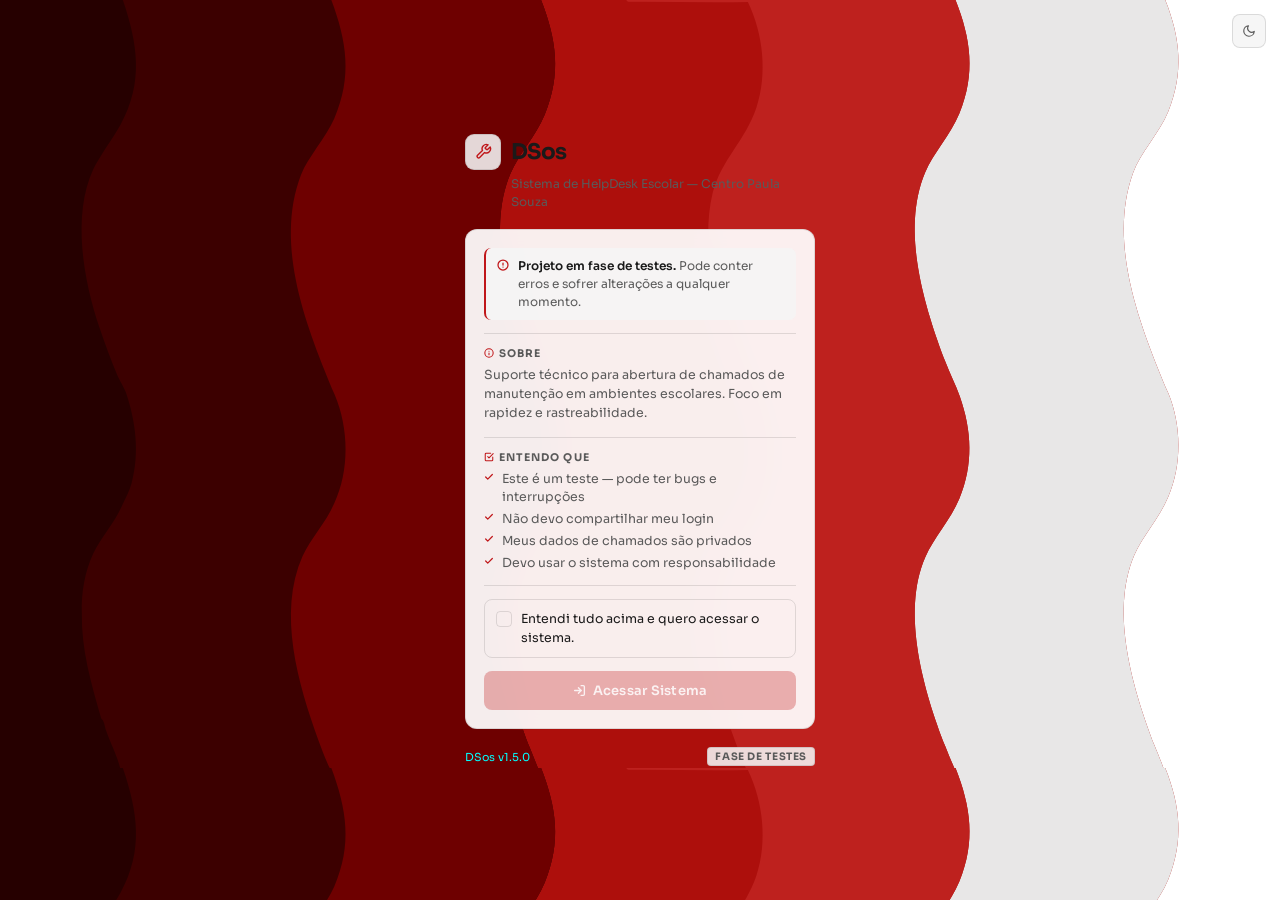
==== index.html @ d7fbd8e2 "Create index.html" ====
<!DOCTYPE html>
<html lang="pt-BR" data-theme="light">
<head>
<meta charset="UTF-8"/>
<meta name="viewport" content="width=device-width,initial-scale=1"/>
<title>DSos — HelpDesk</title>
<link href="https://fonts.googleapis.com/css2?family=Sora:wght@300;400;600;700&display=swap" rel="stylesheet"/>
<style>
*,*::before,*::after{box-sizing:border-box;margin:0;padding:0}

:root{
  --red:#c0171a;
  --text:#1a1a1a;
  --text-muted:#5a5a5a;
  --border:rgba(0,0,0,0.11);
  --card-bg:rgba(255,255,255,0.93);
  --bg2:rgba(245,245,245,0.88);
}

[data-theme="dark"]{
  --text:#e8e8e8;
  --text-muted:#909090;
  --border:rgba(255,255,255,0.1);
  --card-bg:rgba(18,18,18,0.93);
  --bg2:rgba(30,30,30,0.88);
}

html,body{
  height:100%;
  width:100%;
  overflow:hidden;
}

body{
  font-family:'Sora',sans-serif;
  color:var(--text);
  display:flex;
  align-items:center;
  justify-content:center;
  min-height:100vh;
  position:relative;
  transition:color .25s;
}

body::before{
  content:'';
  position:fixed;
  inset:0;
  background-size:cover;
  background-position:center center;
  background-repeat:no-repeat;
  z-index:0;
}


.topbar{
  position:fixed;
  top:14px;right:14px;
  z-index:20;
}
.btn-theme{
  background:var(--bg2);
  border:1px solid var(--border);
  border-radius:8px;
  width:34px;height:34px;
  display:flex;align-items:center;justify-content:center;
  cursor:pointer;
  color:var(--text-muted);
  backdrop-filter:blur(10px);
  -webkit-backdrop-filter:blur(10px);
  transition:border-color .2s,color .2s;
}
.btn-theme:hover{border-color:var(--red);color:var(--red)}

.page{
  position:relative;
  z-index:1;
  width:100%;
  max-width:390px;
  padding:0 20px;
  display:flex;
  flex-direction:column;
  gap:18px;
}

.header{display:flex;flex-direction:column;gap:5px}
.logo-row{display:flex;align-items:center;gap:10px}
.logo-icon{
  width:36px;height:36px;
  border:1px solid var(--border);
  border-radius:9px;
  background:var(--bg2);
  backdrop-filter:blur(10px);
  display:flex;align-items:center;justify-content:center;
  color:var(--red);flex-shrink:0;
}
.logo-name{font-size:1.35rem;font-weight:700;letter-spacing:-.03em;color:var(--text)}
.tagline{font-size:.75rem;color:var(--text-muted);line-height:1.5;padding-left:46px}

.card{
  background:var(--card-bg);
  border:1px solid var(--border);
  border-radius:12px;
  padding:18px;
  display:flex;
  flex-direction:column;
  gap:13px;
  backdrop-filter:blur(14px);
  -webkit-backdrop-filter:blur(14px);
}

.notice{
  display:flex;gap:9px;align-items:flex-start;
  padding:9px 11px;
  background:var(--bg2);
  border-radius:7px;
  border-left:2px solid var(--red);
}
.notice svg{flex-shrink:0;margin-top:2px;color:var(--red)}
.notice p{font-size:.75rem;color:var(--text-muted);line-height:1.5}
.notice strong{color:var(--text);font-weight:600}

.divider{height:1px;background:var(--border)}

.section{display:flex;flex-direction:column;gap:6px}
.section-label{
  font-size:.66rem;font-weight:700;
  text-transform:uppercase;letter-spacing:.1em;
  color:var(--text-muted);
  display:flex;align-items:center;gap:5px;
}
.section-label svg{color:var(--red)}
.section-body{font-size:.78rem;color:var(--text-muted);line-height:1.55}

.list{display:flex;flex-direction:column;gap:4px}
.list-item{
  display:flex;gap:8px;align-items:flex-start;
  font-size:.78rem;color:var(--text-muted);line-height:1.45;
}
.list-item svg{flex-shrink:0;margin-top:2px;color:var(--red)}

.consent{
  display:flex;align-items:flex-start;gap:9px;
  padding:10px 11px;
  border:1px solid var(--border);
  border-radius:8px;
  cursor:pointer;
  transition:border-color .2s,background .2s;
}
.consent:hover{border-color:var(--red)}
.consent.checked{border-color:var(--red);background:rgba(192,23,26,.05)}
.checkbox{
  width:16px;height:16px;flex-shrink:0;margin-top:1px;
  border:1.5px solid var(--border);border-radius:4px;
  display:flex;align-items:center;justify-content:center;
  transition:all .15s;
}
.consent.checked .checkbox{background:var(--red);border-color:var(--red)}
.consent-label{font-size:.78rem;color:var(--text);line-height:1.5;user-select:none}

.btn-access{
  width:100%;padding:11px;
  background:var(--red);
  color:white;border:none;border-radius:8px;
  font-family:inherit;font-size:.81rem;font-weight:600;
  cursor:pointer;
  display:flex;align-items:center;justify-content:center;gap:7px;
  letter-spacing:.02em;
  transition:opacity .2s,transform .1s;
}
.btn-access:disabled{opacity:.3;cursor:not-allowed}
.btn-access:not(:disabled):hover{opacity:.88}
.btn-access:not(:disabled):active{transform:scale(.99)}

.footer{
  display:flex;justify-content:space-between;align-items:center;
  font-size:.69rem;color:var(--text-muted);
}
.version{
  background:var(--bg2);
  border:1px solid var(--border);
  border-radius:4px;
  padding:2px 7px;
  font-size:.64rem;font-weight:700;
  letter-spacing:.06em;
  backdrop-filter:blur(10px);
}

/* Telas muito baixas */
@media(max-height:620px){
  .page{gap:12px}
  .card{gap:9px;padding:14px}
  .tagline{display:none}
}
@media(max-height:500px){
  .divider{display:none}
  .section:first-of-type{display:none}
  .card{gap:7px;padding:12px}
  .footer{display:none}
}
</style>
</head>
<body>

<div class="topbar">
  <button class="btn-theme" id="btn-theme" title="Alternar tema">
    <svg id="theme-ico" width="14" height="14" viewBox="0 0 24 24" fill="none" stroke="currentColor" stroke-width="2" stroke-linecap="round" stroke-linejoin="round">
      <path d="M21 12.79A9 9 0 1 1 11.21 3 7 7 0 0 0 21 12.79z"/>
    </svg>
  </button>
</div>

<div class="page">

  <div class="header">
    <div class="logo-row">
      <div class="logo-icon">
        <svg width="17" height="17" viewBox="0 0 24 24" fill="none" stroke="currentColor" stroke-width="2" stroke-linecap="round" stroke-linejoin="round">
          <path d="M14.7 6.3a1 1 0 0 0 0 1.4l1.6 1.6a1 1 0 0 0 1.4 0l3.77-3.77a6 6 0 0 1-7.94 7.94l-6.91 6.91a2.12 2.12 0 0 1-3-3l6.91-6.91a6 6 0 0 1 7.94-7.94l-3.76 3.76z"/>
        </svg>
      </div>
      <span class="logo-name">DSos</span>
    </div>
    <p class="tagline">Sistema de HelpDesk Escolar — Centro Paula Souza</p>
  </div>

  <div class="card">

    <div class="notice">
      <svg width="12" height="12" viewBox="0 0 24 24" fill="none" stroke="currentColor" stroke-width="2.5" stroke-linecap="round" stroke-linejoin="round">
        <circle cx="12" cy="12" r="10"/><line x1="12" y1="8" x2="12" y2="12"/><line x1="12" y1="16" x2="12.01" y2="16"/>
      </svg>
      <p><strong>Projeto em fase de testes.</strong> Pode conter erros e sofrer alterações a qualquer momento.</p>
    </div>

    <div class="divider"></div>

    <div class="section">
      <div class="section-label">
        <svg width="10" height="10" viewBox="0 0 24 24" fill="none" stroke="currentColor" stroke-width="2.5" stroke-linecap="round" stroke-linejoin="round">
          <circle cx="12" cy="12" r="10"/><line x1="12" y1="16" x2="12" y2="12"/><line x1="12" y1="8" x2="12.01" y2="8"/>
        </svg>
        Sobre
      </div>
      <p class="section-body">Suporte técnico para abertura de chamados de manutenção em ambientes escolares. Foco em rapidez e rastreabilidade.</p>
    </div>

    <div class="divider"></div>

    <div class="section">
      <div class="section-label">
        <svg width="10" height="10" viewBox="0 0 24 24" fill="none" stroke="currentColor" stroke-width="2.5" stroke-linecap="round" stroke-linejoin="round">
          <polyline points="9 11 12 14 22 4"/><path d="M21 12v7a2 2 0 0 1-2 2H5a2 2 0 0 1-2-2V5a2 2 0 0 1 2-2h11"/>
        </svg>
        Entendo que
      </div>
      <div class="list">
        <div class="list-item">
          <svg width="10" height="10" viewBox="0 0 24 24" fill="none" stroke="currentColor" stroke-width="3" stroke-linecap="round" stroke-linejoin="round"><polyline points="20 6 9 17 4 12"/></svg>
          Este é um teste — pode ter bugs e interrupções
        </div>
        <div class="list-item">
          <svg width="10" height="10" viewBox="0 0 24 24" fill="none" stroke="currentColor" stroke-width="3" stroke-linecap="round" stroke-linejoin="round"><polyline points="20 6 9 17 4 12"/></svg>
          Não devo compartilhar meu login
        </div>
        <div class="list-item">
          <svg width="10" height="10" viewBox="0 0 24 24" fill="none" stroke="currentColor" stroke-width="3" stroke-linecap="round" stroke-linejoin="round"><polyline points="20 6 9 17 4 12"/></svg>
          Meus dados de chamados são privados
        </div>
        <div class="list-item">
          <svg width="10" height="10" viewBox="0 0 24 24" fill="none" stroke="currentColor" stroke-width="3" stroke-linecap="round" stroke-linejoin="round"><polyline points="20 6 9 17 4 12"/></svg>
          Devo usar o sistema com responsabilidade
        </div>
      </div>
    </div>

    <div class="divider"></div>

    <div class="consent" id="consent-box" onclick="toggleConsent()">
      <div class="checkbox" id="chk">
        <svg id="chk-ico" width="10" height="10" viewBox="0 0 24 24" fill="none" stroke="white" stroke-width="3.5" stroke-linecap="round" stroke-linejoin="round" style="display:none">
          <polyline points="20 6 9 17 4 12"/>
        </svg>
      </div>
      <span class="consent-label">Entendi tudo acima e quero acessar o sistema.</span>
    </div>

    <button class="btn-access" id="btn-access" disabled onclick="acessar()">
      <svg width="13" height="13" viewBox="0 0 24 24" fill="none" stroke="currentColor" stroke-width="2.5" stroke-linecap="round" stroke-linejoin="round">
        <path d="M15 3h4a2 2 0 0 1 2 2v14a2 2 0 0 1-2 2h-4"/>
        <polyline points="10 17 15 12 10 7"/>
        <line x1="15" y1="12" x2="3" y2="12"/>
      </svg>
      Acessar Sistema
    </button>

  </div>

  <div class="footer">
    <span style="color: aqua;">DSos v1.5.0</span>
    <span class="version">FASE DE TESTES</span>
  </div>

</div>

<script>
  // ── PATHS DE BACKGROUND ──
  const BGPATH = {
    light: './images/BG.svg',
    dark: './images/BG_dark_mode.svg'
  };

  // ── APLICAR BG BASEADO NO TEMA ──
  function applyBgTheme() {
    const html = document.documentElement;
    const isDark = html.dataset.theme === 'dark';
    document.body.style.backgroundImage = `url('${isDark ? BGPATH.dark : BGPATH.light}')`;
  }

  // ── INICIALIZAR TEMA AO CARREGAR ──
  const saved = localStorage.getItem('dsos_tema_login');
  if (saved === 'dark') {
    document.documentElement.dataset.theme = 'dark';
    updateIcon(true);
  }
  applyBgTheme();

  // ── CONSENT ──
  let checked = false;

  function toggleConsent() {
    checked = !checked;
    document.getElementById('consent-box').classList.toggle('checked', checked);
    document.getElementById('chk-ico').style.display = checked ? 'block' : 'none';
    document.getElementById('btn-access').disabled = !checked;
  }

  function acessar() {
    if (!checked) return;
    window.location.href = './html/login.html';
  }

  // ── ALTERNAR TEMA ──
  document.getElementById('btn-theme').addEventListener('click', () => {
    const html = document.documentElement;
    const dark = html.dataset.theme === 'dark';
    html.dataset.theme = dark ? 'light' : 'dark';
    localStorage.setItem('dsos_tema_login', html.dataset.theme);
    updateIcon(!dark);
    applyBgTheme();
  });

  // ── ATUALIZAR ÍCONE (SOL/LUA) ──
  function updateIcon(isDark) {
    document.getElementById('theme-ico').innerHTML = isDark
      ? `<circle cx="12" cy="12" r="5"/><line x1="12" y1="1" x2="12" y2="3"/><line x1="12" y1="21" x2="12" y2="23"/><line x1="4.22" y1="4.22" x2="5.64" y2="5.64"/><line x1="18.36" y1="18.36" x2="19.78" y2="19.78"/><line x1="1" y1="12" x2="3" y2="12"/><line x1="21" y1="12" x2="23" y2="12"/><line x1="4.22" y1="19.78" x2="5.64" y2="18.36"/><line x1="18.36" y1="5.64" x2="19.78" y2="4.22"/>`
      : `<path d="M21 12.79A9 9 0 1 1 11.21 3 7 7 0 0 0 21 12.79z"/>`;
  }
</script>

</body>
</html>
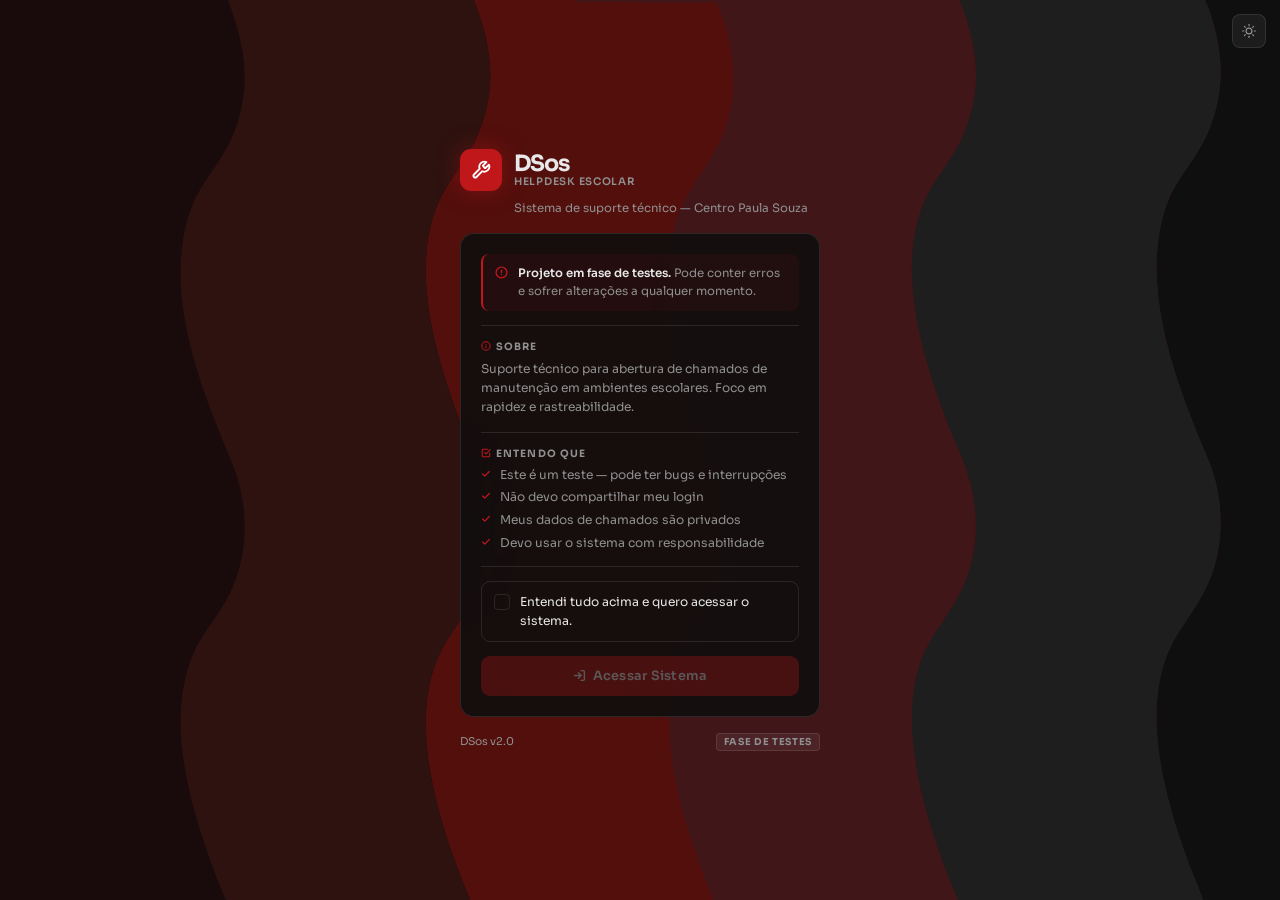
==== commit f7d143da: "feat: refatora index e estilos globais, adiciona módulo dsos-ui.js Co-Authored-By: Claude Sonnet 4.6" ====
--- a/index.html
+++ b/index.html
@@ -1,234 +1,259 @@
 <!DOCTYPE html>
-<html lang="pt-BR" data-theme="light">
+<html lang="pt-BR" data-theme="dark">
 <head>
-<meta charset="UTF-8"/>
-<meta name="viewport" content="width=device-width,initial-scale=1"/>
-<title>DSos — HelpDesk</title>
-<link href="https://fonts.googleapis.com/css2?family=Sora:wght@300;400;600;700&display=swap" rel="stylesheet"/>
-<style>
-*,*::before,*::after{box-sizing:border-box;margin:0;padding:0}
-
-:root{
-  --red:#c0171a;
-  --text:#1a1a1a;
-  --text-muted:#5a5a5a;
-  --border:rgba(0,0,0,0.11);
-  --card-bg:rgba(255,255,255,0.93);
-  --bg2:rgba(245,245,245,0.88);
-}
-
-[data-theme="dark"]{
-  --text:#e8e8e8;
-  --text-muted:#909090;
-  --border:rgba(255,255,255,0.1);
-  --card-bg:rgba(18,18,18,0.93);
-  --bg2:rgba(30,30,30,0.88);
-}
-
-html,body{
-  height:100%;
-  width:100%;
-  overflow:hidden;
-}
-
-body{
-  font-family:'Sora',sans-serif;
-  color:var(--text);
-  display:flex;
-  align-items:center;
-  justify-content:center;
-  min-height:100vh;
-  position:relative;
-  transition:color .25s;
-}
-
-body::before{
-  content:'';
-  position:fixed;
-  inset:0;
-  background-size:cover;
-  background-position:center center;
-  background-repeat:no-repeat;
-  z-index:0;
-}
-
-
-.topbar{
-  position:fixed;
-  top:14px;right:14px;
-  z-index:20;
-}
-.btn-theme{
-  background:var(--bg2);
-  border:1px solid var(--border);
-  border-radius:8px;
-  width:34px;height:34px;
-  display:flex;align-items:center;justify-content:center;
-  cursor:pointer;
-  color:var(--text-muted);
-  backdrop-filter:blur(10px);
-  -webkit-backdrop-filter:blur(10px);
-  transition:border-color .2s,color .2s;
-}
-.btn-theme:hover{border-color:var(--red);color:var(--red)}
-
-.page{
-  position:relative;
-  z-index:1;
-  width:100%;
-  max-width:390px;
-  padding:0 20px;
-  display:flex;
-  flex-direction:column;
-  gap:18px;
-}
-
-.header{display:flex;flex-direction:column;gap:5px}
-.logo-row{display:flex;align-items:center;gap:10px}
-.logo-icon{
-  width:36px;height:36px;
-  border:1px solid var(--border);
-  border-radius:9px;
-  background:var(--bg2);
-  backdrop-filter:blur(10px);
-  display:flex;align-items:center;justify-content:center;
-  color:var(--red);flex-shrink:0;
-}
-.logo-name{font-size:1.35rem;font-weight:700;letter-spacing:-.03em;color:var(--text)}
-.tagline{font-size:.75rem;color:var(--text-muted);line-height:1.5;padding-left:46px}
-
-.card{
-  background:var(--card-bg);
-  border:1px solid var(--border);
-  border-radius:12px;
-  padding:18px;
-  display:flex;
-  flex-direction:column;
-  gap:13px;
-  backdrop-filter:blur(14px);
-  -webkit-backdrop-filter:blur(14px);
-}
-
-.notice{
-  display:flex;gap:9px;align-items:flex-start;
-  padding:9px 11px;
-  background:var(--bg2);
-  border-radius:7px;
-  border-left:2px solid var(--red);
-}
-.notice svg{flex-shrink:0;margin-top:2px;color:var(--red)}
-.notice p{font-size:.75rem;color:var(--text-muted);line-height:1.5}
-.notice strong{color:var(--text);font-weight:600}
-
-.divider{height:1px;background:var(--border)}
-
-.section{display:flex;flex-direction:column;gap:6px}
-.section-label{
-  font-size:.66rem;font-weight:700;
-  text-transform:uppercase;letter-spacing:.1em;
-  color:var(--text-muted);
-  display:flex;align-items:center;gap:5px;
-}
-.section-label svg{color:var(--red)}
-.section-body{font-size:.78rem;color:var(--text-muted);line-height:1.55}
-
-.list{display:flex;flex-direction:column;gap:4px}
-.list-item{
-  display:flex;gap:8px;align-items:flex-start;
-  font-size:.78rem;color:var(--text-muted);line-height:1.45;
-}
-.list-item svg{flex-shrink:0;margin-top:2px;color:var(--red)}
-
-.consent{
-  display:flex;align-items:flex-start;gap:9px;
-  padding:10px 11px;
-  border:1px solid var(--border);
-  border-radius:8px;
-  cursor:pointer;
-  transition:border-color .2s,background .2s;
-}
-.consent:hover{border-color:var(--red)}
-.consent.checked{border-color:var(--red);background:rgba(192,23,26,.05)}
-.checkbox{
-  width:16px;height:16px;flex-shrink:0;margin-top:1px;
-  border:1.5px solid var(--border);border-radius:4px;
-  display:flex;align-items:center;justify-content:center;
-  transition:all .15s;
-}
-.consent.checked .checkbox{background:var(--red);border-color:var(--red)}
-.consent-label{font-size:.78rem;color:var(--text);line-height:1.5;user-select:none}
-
-.btn-access{
-  width:100%;padding:11px;
-  background:var(--red);
-  color:white;border:none;border-radius:8px;
-  font-family:inherit;font-size:.81rem;font-weight:600;
-  cursor:pointer;
-  display:flex;align-items:center;justify-content:center;gap:7px;
-  letter-spacing:.02em;
-  transition:opacity .2s,transform .1s;
-}
-.btn-access:disabled{opacity:.3;cursor:not-allowed}
-.btn-access:not(:disabled):hover{opacity:.88}
-.btn-access:not(:disabled):active{transform:scale(.99)}
-
-.footer{
-  display:flex;justify-content:space-between;align-items:center;
-  font-size:.69rem;color:var(--text-muted);
-}
-.version{
-  background:var(--bg2);
-  border:1px solid var(--border);
-  border-radius:4px;
-  padding:2px 7px;
-  font-size:.64rem;font-weight:700;
-  letter-spacing:.06em;
-  backdrop-filter:blur(10px);
-}
-
-/* Telas muito baixas */
-@media(max-height:620px){
-  .page{gap:12px}
-  .card{gap:9px;padding:14px}
-  .tagline{display:none}
-}
-@media(max-height:500px){
-  .divider{display:none}
-  .section:first-of-type{display:none}
-  .card{gap:7px;padding:12px}
-  .footer{display:none}
-}
-</style>
+  <meta charset="UTF-8" />
+  <meta name="viewport" content="width=device-width, initial-scale=1.0" />
+  <title>DSos — HelpDesk</title>
+  <link rel="shortcut icon" href="./images/favicon.ico" />
+  <link rel="preconnect" href="https://fonts.googleapis.com" />
+  <link href="https://fonts.googleapis.com/css2?family=Sora:wght@300;400;600;700&display=swap" rel="stylesheet" />
+  <link rel="stylesheet" href="./css/base.css" />
+  <style>
+    :root {
+      --red: #c0171a;
+      --text: #e8e8e8;
+      --text-muted: #909090;
+      --border: rgba(255,255,255,0.1);
+      --card-bg: rgba(14,14,14,0.88);
+      --bg2: rgba(255,255,255,0.06);
+      --input-bg: rgba(255,255,255,0.04);
+    }
+    [data-theme="light"] {
+      --text: #1a1a1a;
+      --text-muted: #5a5a5a;
+      --border: rgba(0,0,0,0.11);
+      --card-bg: rgba(255,255,255,0.9);
+      --bg2: rgba(0,0,0,0.04);
+      --input-bg: rgba(0,0,0,0.03);
+    }
+
+    html, body { height: 100%; width: 100%; overflow: hidden; }
+
+    body {
+      font-family: 'Sora', sans-serif;
+      color: var(--text);
+      display: flex;
+      align-items: center;
+      justify-content: center;
+      min-height: 100vh;
+      transition: color .25s;
+    }
+
+    /* ── Botão de tema ── */
+    .btn-tema {
+      position: fixed;
+      top: 14px; right: 14px;
+      z-index: 20;
+      background: var(--bg2);
+      border: 1px solid var(--border);
+      border-radius: 8px;
+      width: 34px; height: 34px;
+      display: flex; align-items: center; justify-content: center;
+      cursor: pointer;
+      color: var(--text-muted);
+      backdrop-filter: blur(10px);
+      -webkit-backdrop-filter: blur(10px);
+      transition: border-color .2s, color .2s;
+    }
+    .btn-tema:hover { border-color: var(--red); color: var(--red); }
+
+    /* ── Layout principal ── */
+    .page {
+      position: relative;
+      z-index: 1;
+      width: 100%;
+      max-width: 400px;
+      padding: 0 20px;
+      display: flex;
+      flex-direction: column;
+      gap: 16px;
+      animation: cardIn .45s cubic-bezier(.22,1,.36,1);
+    }
+
+    /* ── Header ── */
+    .header { display: flex; flex-direction: column; gap: 8px; }
+
+    .logo-row { display: flex; align-items: center; gap: 12px; }
+
+    .logo-icon {
+      width: 42px; height: 42px;
+      border-radius: 11px;
+      background: var(--red);
+      display: flex; align-items: center; justify-content: center;
+      flex-shrink: 0;
+      box-shadow: 0 0 24px rgba(192,23,26,.4);
+    }
+
+    .logo-title { display: flex; flex-direction: column; gap: 1px; }
+    .logo-name {
+      font-size: 1.4rem; font-weight: 700;
+      letter-spacing: -.04em;
+      color: var(--text);
+      line-height: 1;
+    }
+    .logo-sub {
+      font-size: .65rem; font-weight: 600;
+      color: var(--text-muted);
+      letter-spacing: .07em;
+      text-transform: uppercase;
+    }
+
+    .tagline {
+      font-size: .73rem;
+      color: var(--text-muted);
+      line-height: 1.55;
+      padding-left: 54px;
+    }
+
+    /* ── Card ── */
+    .card {
+      background: var(--card-bg);
+      border: 1px solid var(--border);
+      border-radius: 14px;
+      padding: 20px;
+      display: flex;
+      flex-direction: column;
+      gap: 14px;
+      backdrop-filter: blur(20px);
+      -webkit-backdrop-filter: blur(20px);
+    }
+
+    /* ── Aviso beta ── */
+    .notice {
+      display: flex; gap: 10px; align-items: flex-start;
+      padding: 10px 12px;
+      background: rgba(192,23,26,.08);
+      border-radius: 8px;
+      border-left: 2.5px solid var(--red);
+    }
+    .notice svg { flex-shrink: 0; margin-top: 2px; color: var(--red); }
+    .notice p { font-size: .73rem; color: var(--text-muted); line-height: 1.55; }
+    .notice strong { color: var(--text); font-weight: 600; }
+
+    .divider { height: 1px; background: var(--border); }
+
+    /* ── Seções de info ── */
+    .section { display: flex; flex-direction: column; gap: 7px; }
+
+    .section-label {
+      font-size: .63rem; font-weight: 700;
+      text-transform: uppercase; letter-spacing: .11em;
+      color: var(--text-muted);
+      display: flex; align-items: center; gap: 5px;
+    }
+    .section-label svg { color: var(--red); }
+
+    .section-body {
+      font-size: .76rem;
+      color: var(--text-muted);
+      line-height: 1.6;
+    }
+
+    .list { display: flex; flex-direction: column; gap: 5px; }
+    .list-item {
+      display: flex; gap: 9px; align-items: flex-start;
+      font-size: .76rem; color: var(--text-muted); line-height: 1.45;
+    }
+    .list-item svg { flex-shrink: 0; margin-top: 2px; color: var(--red); }
+
+    /* ── Consent ── */
+    .consent {
+      display: flex; align-items: flex-start; gap: 10px;
+      padding: 11px 12px;
+      border: 1px solid var(--border);
+      border-radius: 9px;
+      cursor: pointer;
+      transition: border-color .2s, background .2s;
+    }
+    .consent:hover { border-color: rgba(192,23,26,.5); }
+    .consent.checked { border-color: var(--red); background: rgba(192,23,26,.06); }
+
+    .checkbox {
+      width: 16px; height: 16px; flex-shrink: 0; margin-top: 1px;
+      border: 1.5px solid var(--border); border-radius: 4px;
+      display: flex; align-items: center; justify-content: center;
+      transition: all .15s;
+    }
+    .consent.checked .checkbox { background: var(--red); border-color: var(--red); }
+    .consent-label { font-size: .76rem; color: var(--text); line-height: 1.5; user-select: none; }
+
+    /* ── Botão de acesso ── */
+    .btn-access {
+      width: 100%; padding: 12px;
+      background: var(--red);
+      color: white; border: none; border-radius: 9px;
+      font-family: inherit; font-size: .8rem; font-weight: 600;
+      cursor: pointer;
+      display: flex; align-items: center; justify-content: center; gap: 7px;
+      letter-spacing: .02em;
+      transition: opacity .2s, transform .1s, box-shadow .2s;
+      box-shadow: 0 4px 20px rgba(192,23,26,.3);
+    }
+    .btn-access:disabled { opacity: .3; cursor: not-allowed; box-shadow: none; }
+    .btn-access:not(:disabled):hover { opacity: .88; box-shadow: 0 6px 28px rgba(192,23,26,.45); }
+    .btn-access:not(:disabled):active { transform: scale(.99); }
+
+    /* ── Rodapé ── */
+    .footer {
+      display: flex; justify-content: space-between; align-items: center;
+      font-size: .67rem; color: var(--text-muted);
+    }
+    .badge {
+      background: var(--bg2);
+      border: 1px solid var(--border);
+      border-radius: 4px;
+      padding: 2px 7px;
+      font-size: .6rem; font-weight: 700;
+      letter-spacing: .07em;
+      text-transform: uppercase;
+    }
+
+    /* ── Responsividade vertical ── */
+    @media (max-height: 620px) {
+      .page { gap: 10px; }
+      .card { gap: 10px; padding: 15px; }
+      .tagline { display: none; }
+    }
+    @media (max-height: 500px) {
+      .divider, .section:first-of-type, .footer { display: none; }
+      .card { gap: 8px; padding: 13px; }
+    }
+  </style>
 </head>
 <body>
 
-<div class="topbar">
-  <button class="btn-theme" id="btn-theme" title="Alternar tema">
-    <svg id="theme-ico" width="14" height="14" viewBox="0 0 24 24" fill="none" stroke="currentColor" stroke-width="2" stroke-linecap="round" stroke-linejoin="round">
-      <path d="M21 12.79A9 9 0 1 1 11.21 3 7 7 0 0 0 21 12.79z"/>
-    </svg>
-  </button>
-</div>
+<div class="bg"></div>
+
+<button class="btn-tema" id="btn-tema" title="Alternar tema">
+  <svg id="ico-tema" width="14" height="14" viewBox="0 0 24 24" fill="none" stroke="currentColor" stroke-width="2" stroke-linecap="round" stroke-linejoin="round">
+    <path d="M21 12.79A9 9 0 1 1 11.21 3 7 7 0 0 0 21 12.79z"/>
+  </svg>
+</button>
 
 <div class="page">
 
   <div class="header">
     <div class="logo-row">
       <div class="logo-icon">
-        <svg width="17" height="17" viewBox="0 0 24 24" fill="none" stroke="currentColor" stroke-width="2" stroke-linecap="round" stroke-linejoin="round">
+        <svg width="20" height="20" viewBox="0 0 24 24" fill="none" stroke="white" stroke-width="2.2" stroke-linecap="round" stroke-linejoin="round">
           <path d="M14.7 6.3a1 1 0 0 0 0 1.4l1.6 1.6a1 1 0 0 0 1.4 0l3.77-3.77a6 6 0 0 1-7.94 7.94l-6.91 6.91a2.12 2.12 0 0 1-3-3l6.91-6.91a6 6 0 0 1 7.94-7.94l-3.76 3.76z"/>
         </svg>
       </div>
-      <span class="logo-name">DSos</span>
-    </div>
-    <p class="tagline">Sistema de HelpDesk Escolar — Centro Paula Souza</p>
+      <div class="logo-title">
+        <span class="logo-name">DSos</span>
+        <span class="logo-sub">HelpDesk Escolar</span>
+      </div>
+    </div>
+    <p class="tagline">Sistema de suporte técnico — Centro Paula Souza</p>
   </div>
 
   <div class="card">
 
     <div class="notice">
-      <svg width="12" height="12" viewBox="0 0 24 24" fill="none" stroke="currentColor" stroke-width="2.5" stroke-linecap="round" stroke-linejoin="round">
-        <circle cx="12" cy="12" r="10"/><line x1="12" y1="8" x2="12" y2="12"/><line x1="12" y1="16" x2="12.01" y2="16"/>
+      <svg width="13" height="13" viewBox="0 0 24 24" fill="none" stroke="currentColor" stroke-width="2.5" stroke-linecap="round" stroke-linejoin="round">
+        <circle cx="12" cy="12" r="10"/>
+        <line x1="12" y1="8" x2="12" y2="12"/>
+        <line x1="12" y1="16" x2="12.01" y2="16"/>
       </svg>
       <p><strong>Projeto em fase de testes.</strong> Pode conter erros e sofrer alterações a qualquer momento.</p>
     </div>
@@ -238,7 +263,9 @@
     <div class="section">
       <div class="section-label">
         <svg width="10" height="10" viewBox="0 0 24 24" fill="none" stroke="currentColor" stroke-width="2.5" stroke-linecap="round" stroke-linejoin="round">
-          <circle cx="12" cy="12" r="10"/><line x1="12" y1="16" x2="12" y2="12"/><line x1="12" y1="8" x2="12.01" y2="8"/>
+          <circle cx="12" cy="12" r="10"/>
+          <line x1="12" y1="16" x2="12" y2="12"/>
+          <line x1="12" y1="8" x2="12.01" y2="8"/>
         </svg>
         Sobre
       </div>
@@ -250,7 +277,8 @@
     <div class="section">
       <div class="section-label">
         <svg width="10" height="10" viewBox="0 0 24 24" fill="none" stroke="currentColor" stroke-width="2.5" stroke-linecap="round" stroke-linejoin="round">
-          <polyline points="9 11 12 14 22 4"/><path d="M21 12v7a2 2 0 0 1-2 2H5a2 2 0 0 1-2-2V5a2 2 0 0 1 2-2h11"/>
+          <polyline points="9 11 12 14 22 4"/>
+          <path d="M21 12v7a2 2 0 0 1-2 2H5a2 2 0 0 1-2-2V5a2 2 0 0 1 2-2h11"/>
         </svg>
         Entendo que
       </div>
@@ -297,35 +325,33 @@
   </div>
 
   <div class="footer">
-    <span style="color: aqua;">DSos v1.5.0</span>
-    <span class="version">FASE DE TESTES</span>
+    <span>DSos v2.0</span>
+    <span class="badge">Fase de Testes</span>
   </div>
 
 </div>
 
 <script>
-  // ── PATHS DE BACKGROUND ──
-  const BGPATH = {
-    light: './images/BG.svg',
-    dark: './images/BG_dark_mode.svg'
-  };
-
-  // ── APLICAR BG BASEADO NO TEMA ──
-  function applyBgTheme() {
-    const html = document.documentElement;
-    const isDark = html.dataset.theme === 'dark';
-    document.body.style.backgroundImage = `url('${isDark ? BGPATH.dark : BGPATH.light}')`;
+  // ── Tema ──
+  const html = document.documentElement;
+  const saved = localStorage.getItem('dsos_tema_login');
+  if (saved) html.dataset.theme = saved;
+  updateIcon(html.dataset.theme === 'dark');
+
+  document.getElementById('btn-tema').addEventListener('click', () => {
+    const dark = html.dataset.theme === 'dark';
+    html.dataset.theme = dark ? 'light' : 'dark';
+    localStorage.setItem('dsos_tema_login', html.dataset.theme);
+    updateIcon(!dark);
+  });
+
+  function updateIcon(isDark) {
+    document.getElementById('ico-tema').innerHTML = isDark
+      ? `<circle cx="12" cy="12" r="5"/><line x1="12" y1="1" x2="12" y2="3"/><line x1="12" y1="21" x2="12" y2="23"/><line x1="4.22" y1="4.22" x2="5.64" y2="5.64"/><line x1="18.36" y1="18.36" x2="19.78" y2="19.78"/><line x1="1" y1="12" x2="3" y2="12"/><line x1="21" y1="12" x2="23" y2="12"/><line x1="4.22" y1="19.78" x2="5.64" y2="18.36"/><line x1="18.36" y1="5.64" x2="19.78" y2="4.22"/>`
+      : `<path d="M21 12.79A9 9 0 1 1 11.21 3 7 7 0 0 0 21 12.79z"/>`;
   }
 
-  // ── INICIALIZAR TEMA AO CARREGAR ──
-  const saved = localStorage.getItem('dsos_tema_login');
-  if (saved === 'dark') {
-    document.documentElement.dataset.theme = 'dark';
-    updateIcon(true);
-  }
-  applyBgTheme();
-
-  // ── CONSENT ──
+  // ── Consent ──
   let checked = false;
 
   function toggleConsent() {
@@ -339,24 +365,7 @@
     if (!checked) return;
     window.location.href = './html/login.html';
   }
-
-  // ── ALTERNAR TEMA ──
-  document.getElementById('btn-theme').addEventListener('click', () => {
-    const html = document.documentElement;
-    const dark = html.dataset.theme === 'dark';
-    html.dataset.theme = dark ? 'light' : 'dark';
-    localStorage.setItem('dsos_tema_login', html.dataset.theme);
-    updateIcon(!dark);
-    applyBgTheme();
-  });
-
-  // ── ATUALIZAR ÍCONE (SOL/LUA) ──
-  function updateIcon(isDark) {
-    document.getElementById('theme-ico').innerHTML = isDark
-      ? `<circle cx="12" cy="12" r="5"/><line x1="12" y1="1" x2="12" y2="3"/><line x1="12" y1="21" x2="12" y2="23"/><line x1="4.22" y1="4.22" x2="5.64" y2="5.64"/><line x1="18.36" y1="18.36" x2="19.78" y2="19.78"/><line x1="1" y1="12" x2="3" y2="12"/><line x1="21" y1="12" x2="23" y2="12"/><line x1="4.22" y1="19.78" x2="5.64" y2="18.36"/><line x1="18.36" y1="5.64" x2="19.78" y2="4.22"/>`
-      : `<path d="M21 12.79A9 9 0 1 1 11.21 3 7 7 0 0 0 21 12.79z"/>`;
-  }
 </script>
 
 </body>
-</html>+</html>
--- a/css/base.css
+++ b/css/base.css
@@ -0,0 +1,218 @@
+/* DSos v1.3 alpha alpha — base.css */
+/* ── base.css — Estilos compartilhados entre todas as páginas do DSos ── */
+
+*, *::before, *::after { box-sizing: border-box; margin: 0; padding: 0; }
+
+body { font-family: 'Sora', -apple-system, BlinkMacSystemFont, 'Segoe UI', Roboto, sans-serif; }
+
+::-webkit-scrollbar { width: 4px; }
+::-webkit-scrollbar-thumb { background: var(--gray-border, rgba(255,255,255,.12)); border-radius: 2px; }
+
+@keyframes cardIn {
+  from { opacity: 0; transform: translateY(28px) scale(.97); }
+  to   { opacity: 1; transform: none; }
+}
+@keyframes fadeIn { from { opacity: 0; } to { opacity: 1; } }
+@keyframes fadeUp {
+  from { opacity: 0; transform: translateY(20px) scale(.98); }
+  to   { opacity: 1; transform: none; }
+}
+@keyframes dropIn {
+  from { opacity: 0; transform: translateY(-5px); }
+  to   { opacity: 1; transform: none; }
+}
+@keyframes lbIn {
+  from { opacity: 0; transform: scale(.92); }
+  to   { opacity: 1; transform: none; }
+}
+@keyframes spin { to { transform: rotate(360deg); } }
+
+/* ── BACKGROUND ──
+   Light mode → BG.svg
+   Dark mode  → BG_dark_mode.svg
+   Regras ordenadas do mais específico para o menos específico.
+   O fallback sem data-theme assume dark (padrão do sistema).
+*/
+.bg {
+  position: fixed;
+  inset: 0;
+  background: url('../images/BG_dark_mode.svg') center center / cover no-repeat;
+  z-index: 0;
+}
+
+[data-theme="dark"] .bg {
+  background: url('../images/BG_dark_mode.svg') center center / cover no-repeat;
+}
+
+[data-theme="light"] .bg {
+  background: url('../images/BG.svg') center center / cover no-repeat;
+}
+
+/* LIGHTBOX COMPARTILHADO */
+.lightbox {
+  display: none; position: fixed; inset: 0;
+  background: rgba(0,0,0,.85); backdrop-filter: blur(8px);
+  z-index: 999; align-items: center; justify-content: center; cursor: zoom-out;
+}
+.lightbox.open { display: flex; }
+.lightbox img {
+  max-width: 90vw; max-height: 88vh; border-radius: 6px;
+  box-shadow: 0 12px 60px rgba(0,0,0,.5);
+  animation: lbIn .2s cubic-bezier(.22,1,.36,1); cursor: default;
+}
+.lightbox-close {
+  position: fixed; top: 16px; right: 20px;
+  background: rgba(255,255,255,.12); border: 1px solid rgba(255,255,255,.2);
+  border-radius: 50%; width: 36px; height: 36px;
+  display: flex; align-items: center; justify-content: center;
+  cursor: pointer; color: #fff; font-size: 1.1rem; transition: background .15s;
+}
+.lightbox-close:hover { background: rgba(255,255,255,.22); }
+
+/* EASTER EGG — compartilhado */
+.egg-bg{display:none;position:fixed;inset:0;background:rgba(0,0,0,.93);backdrop-filter:blur(14px);z-index:9999;align-items:center;justify-content:center;cursor:pointer;flex-direction:column;gap:18px}
+.egg-bg.open{display:flex;animation:eggIn .35s cubic-bezier(.22,1,.36,1)}
+@keyframes eggIn{from{opacity:0;transform:scale(.8)}to{opacity:1;transform:scale(1)}}
+.egg-card{display:flex;flex-direction:column;align-items:center;gap:12px;pointer-events:none}
+.egg-img{width:min(320px,75vw);border-radius:12px;border:3px solid var(--red,#c0171a);box-shadow:0 0 80px rgba(192,23,26,.6),0 0 0 1px rgba(192,23,26,.2)}
+.egg-nome{font-size:1.1rem;font-weight:800;color:#fff;letter-spacing:.04em;text-align:center}
+.egg-frase{font-size:.75rem;color:rgba(255,255,255,.55);text-align:center;font-style:italic;max-width:300px;line-height:1.6}
+.egg-close-hint{font-size:.68rem;color:rgba(255,255,255,.2);letter-spacing:.06em}
+
+/* ── Acessibilidade: respeita preferência do usuário por menos movimento ── */
+@media (prefers-reduced-motion: reduce) {
+  *, *::before, *::after {
+    animation-duration: .01ms !important;
+    animation-iteration-count: 1 !important;
+    transition-duration: .01ms !important;
+  }
+}
+
+/* ── Foco visível para navegação por teclado ── */
+:focus-visible {
+  outline: 2px solid var(--red, #c0171a);
+  outline-offset: 2px;
+  border-radius: 2px;
+}
+
+/* ═══════════════════════════════════════════════════════
+   MODO HACKER — Estética SUPERHOT
+   Preto absoluto · Branco puro · Vermelho #e5000a
+   Sem arredondamento · Monospace · Glitch
+═══════════════════════════════════════════════════════ */
+
+/* ── Paleta SUPERHOT ── */
+[data-hacker="1"] {
+  --red:#e5000a;--red-dim:rgba(229,0,10,.12);--red-glow:rgba(229,0,10,.55);
+  --glass:rgba(4,0,0,.97);--glass-top:#000000;
+  --glass-b:rgba(229,0,10,.22);--glass-b2:rgba(229,0,10,.1);
+  --row-bg:rgba(229,0,10,.03);--row-hover:rgba(229,0,10,.1);--row-b:rgba(229,0,10,.18);
+  --input-bg:rgba(229,0,10,.05);
+  --modal-bg:#050000;--modal-b:rgba(229,0,10,.45);
+  --text:#ffffff;--text2:rgba(255,255,255,.75);
+  --muted:rgba(255,255,255,.35);--muted2:rgba(255,255,255,.5);
+  --kpi-red:#ff3535;--kpi-green:#00ffcc;--kpi-yellow:#ffee00;
+  --kpi-red-sh:rgba(255,53,53,.55);--kpi-green-sh:rgba(0,255,204,.35);--kpi-yellow-sh:rgba(255,238,0,.4);
+  --accent:#e5000a;--header-bg:#000;--badge-unread:#e5000a
+}
+
+/* ── Scanlines na página inteira ── */
+[data-hacker="1"] body::after{
+  content:'';position:fixed;inset:0;z-index:9999;pointer-events:none;
+  background:repeating-linear-gradient(0deg,transparent,transparent 2px,rgba(0,0,0,.09) 2px,rgba(0,0,0,.09) 3px)
+}
+
+/* ── Background animado SUPERHOT ── */
+[data-hacker="1"] .bg{
+  background:#000 !important;
+  overflow:hidden
+}
+/* grade vermelha em movimento */
+[data-hacker="1"] .bg::before{
+  content:'';position:absolute;inset:-80px;
+  background-image:
+    linear-gradient(rgba(229,0,10,.22) 1px,transparent 1px),
+    linear-gradient(90deg,rgba(229,0,10,.22) 1px,transparent 1px),
+    linear-gradient(rgba(229,0,10,.07) 1px,transparent 1px),
+    linear-gradient(90deg,rgba(229,0,10,.07) 1px,transparent 1px);
+  background-size:60px 60px,60px 60px,12px 12px,12px 12px;
+  animation:hk-grid-drift 14s linear infinite
+}
+/* glow vermelho pulsante */
+[data-hacker="1"] .bg::after{
+  content:'';position:absolute;inset:0;pointer-events:none;
+  background:
+    radial-gradient(ellipse 100% 60% at 50% 120%,rgba(229,0,10,.35) 0%,transparent 65%),
+    radial-gradient(ellipse 70% 40% at 50% -10%,rgba(229,0,10,.18) 0%,transparent 65%),
+    radial-gradient(ellipse 40% 40% at 20% 50%,rgba(229,0,10,.06) 0%,transparent 70%),
+    radial-gradient(ellipse 40% 40% at 80% 50%,rgba(229,0,10,.06) 0%,transparent 70%);
+  animation:hk-glow-pulse 4s ease-in-out infinite
+}
+@keyframes hk-grid-drift{
+  0%{transform:translate(0,0)}
+  100%{transform:translate(60px,60px)}
+}
+@keyframes hk-glow-pulse{
+  0%,100%{opacity:.6}
+  50%{opacity:1}
+}
+
+/* ── Body preto no hacker (para páginas sem .bg) ── */
+[data-hacker="1"] body{background:#000 !important;background-image:none !important}
+
+/* ── Esconder botão de tema no modo hacker ── */
+[data-hacker="1"] #btn-tema{display:none !important}
+
+/* ── Fonte monospace global ── */
+[data-hacker="1"] body{font-family:'Courier New',Courier,monospace}
+
+/* ── Topbar ── */
+[data-hacker="1"] .topbar{
+  background:#000 !important;
+  border-bottom:1px solid rgba(229,0,10,.5) !important;
+  backdrop-filter:none !important
+}
+[data-hacker="1"] .topbar-title{
+  letter-spacing:.15em;text-transform:uppercase;color:#fff
+}
+[data-hacker="1"] .topbar-sub{color:rgba(229,0,10,.75);letter-spacing:.06em}
+[data-hacker="1"] .topbar-sep{background:rgba(229,0,10,.35)}
+[data-hacker="1"] .topbar-user{
+  border-radius:0;border-color:rgba(229,0,10,.25);
+  background:rgba(229,0,10,.06)
+}
+
+/* ── Botões de ícone ── */
+[data-hacker="1"] .btn-icon{
+  border-radius:0;border-color:rgba(229,0,10,.2)
+}
+[data-hacker="1"] .btn-icon:hover{
+  background:rgba(229,0,10,.12);border-color:#e5000a;color:#e5000a
+}
+
+/* ── Inputs ── */
+[data-hacker="1"] input,[data-hacker="1"] select,[data-hacker="1"] textarea{
+  border-radius:0 !important
+}
+
+/* ── Scrollbar vermelha ── */
+[data-hacker="1"] ::-webkit-scrollbar-thumb{
+  background:rgba(229,0,10,.4);border-radius:0
+}
+
+/* ── Focus ring ── */
+[data-hacker="1"] :focus-visible{border-radius:0;outline-color:#e5000a}
+
+/* ── Animação de glitch ── */
+@keyframes hk-glitch{
+  0%,90%,100%{transform:translate(0);filter:none;clip-path:none}
+  91%{transform:translate(-3px,0);filter:brightness(1.6) hue-rotate(180deg)}
+  92%{transform:translate(3px,0);clip-path:inset(40% 0 45% 0)}
+  93%{transform:translate(-2px,1px);clip-path:none;filter:none}
+  94%{transform:translate(2px,-1px);color:#e5000a}
+  95%{transform:translate(0)}
+}
+
+/* ── Easter egg no hacker mode ── */
+[data-hacker="1"] .egg-img{border-color:#e5000a;box-shadow:0 0 80px rgba(229,0,10,.7)}
+[data-hacker="1"] .egg-card *{font-family:'Courier New',Courier,monospace}
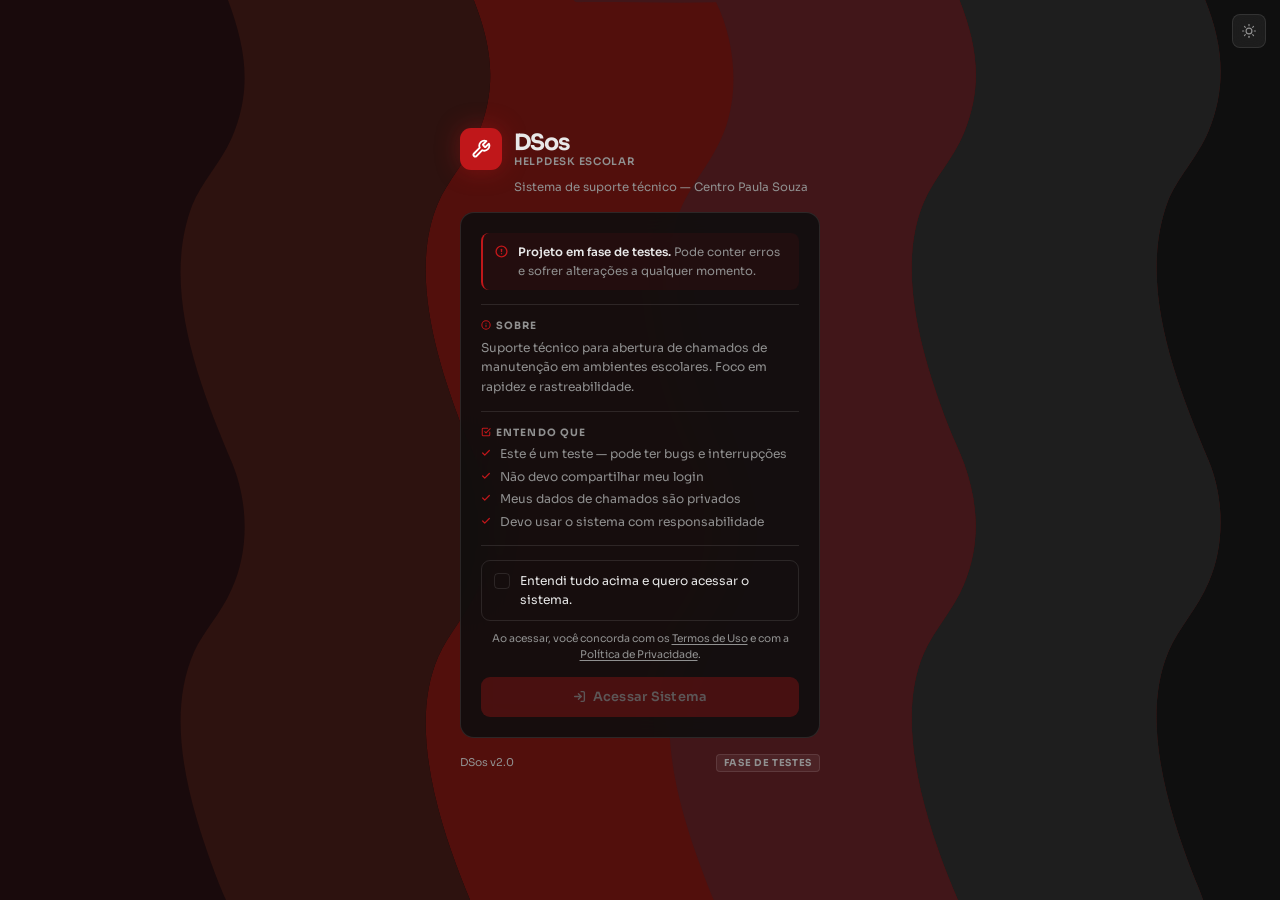
==== commit 8ccffe9f: "feat: conformidade LGPD, regras de acesso, UML e botão de reportar problema Leva completa de documen" ====
--- a/index.html
+++ b/index.html
@@ -193,6 +193,17 @@
     .btn-access:not(:disabled):hover { opacity: .88; box-shadow: 0 6px 28px rgba(192,23,26,.45); }
     .btn-access:not(:disabled):active { transform: scale(.99); }
 
+    /* ── Links legais sob o consentimento ── */
+    .consent-legal {
+      font-size: .66rem;
+      line-height: 1.5;
+      color: var(--text-muted);
+      text-align: center;
+      margin-top: -4px;
+    }
+    .consent-legal a { color: var(--text-muted); text-decoration: underline; text-underline-offset: 2px; }
+    .consent-legal a:hover { color: var(--red); }
+
     /* ── Rodapé ── */
     .footer {
       display: flex; justify-content: space-between; align-items: center;
@@ -313,6 +324,12 @@
       <span class="consent-label">Entendi tudo acima e quero acessar o sistema.</span>
     </div>
 
+    <p class="consent-legal">
+      Ao acessar, você concorda com os
+      <a href="./html/termos-de-uso.html">Termos de Uso</a> e com a
+      <a href="./html/politica-privacidade.html">Política de Privacidade</a>.
+    </p>
+
     <button class="btn-access" id="btn-access" disabled onclick="acessar()">
       <svg width="13" height="13" viewBox="0 0 24 24" fill="none" stroke="currentColor" stroke-width="2.5" stroke-linecap="round" stroke-linejoin="round">
         <path d="M15 3h4a2 2 0 0 1 2 2v14a2 2 0 0 1-2 2h-4"/>
--- a/css/base.css
+++ b/css/base.css
@@ -4,6 +4,21 @@
 *, *::before, *::after { box-sizing: border-box; margin: 0; padding: 0; }
 
 body { font-family: 'Sora', -apple-system, BlinkMacSystemFont, 'Segoe UI', Roboto, sans-serif; }
+
+/* A11Y: conteúdo só para leitor de tela — some visualmente sem sair da
+   árvore de acessibilidade (display:none e visibility:hidden removeriam o
+   elemento também do leitor, que é o oposto do que se quer aqui). Usado em
+   rótulos de campos cuja identificação visual já vem do ícone/contexto. */
+.sr-only {
+  position: absolute;
+  width: 1px; height: 1px;
+  padding: 0; margin: -1px;
+  overflow: hidden;
+  clip: rect(0 0 0 0);
+  clip-path: inset(50%);
+  white-space: nowrap;
+  border: 0;
+}
 
 ::-webkit-scrollbar { width: 4px; }
 ::-webkit-scrollbar-thumb { background: var(--gray-border, rgba(255,255,255,.12)); border-radius: 2px; }
@@ -215,4 +230,92 @@
 
 /* ── Easter egg no hacker mode ── */
 [data-hacker="1"] .egg-img{border-color:#e5000a;box-shadow:0 0 80px rgba(229,0,10,.7)}
-[data-hacker="1"] .egg-card *{font-family:'Courier New',Courier,monospace}+[data-hacker="1"] .egg-card *{font-family:'Courier New',Courier,monospace}
+/* ─────────────────────────────────────────────────────────────────────────
+   LINKS LEGAIS (política de privacidade / termos de uso)
+
+   Duas apresentacoes, porque os dois contextos sao diferentes:
+
+   .legal-links  — dentro de um card com fluxo normal (login). Segue o fluxo.
+   .legal-fixed  — faixa discreta presa ao canto inferior ESQUERDO, para os
+                   paineis, que sao telas de app sem rodape de pagina. O canto
+                   direito fica livre de proposito: e onde vive o botao
+                   flutuante de reportar problema.
+
+   z-index 900: acima do conteudo, abaixo de modais (>= 999) e do aviso de
+   sessao expirando (9000).
+   ───────────────────────────────────────────────────────────────────────── */
+
+.legal-links {
+  display: flex;
+  flex-wrap: wrap;
+  justify-content: center;
+  align-items: center;
+  gap: 6px;
+  margin-top: 10px;
+  font-size: .6rem;
+  color: var(--text-muted, #666);
+}
+.legal-links a {
+  color: inherit;
+  text-decoration: underline;
+  text-underline-offset: 2px;
+  transition: color .2s;
+}
+.legal-links a:hover { color: var(--red, #c0171a); }
+
+.legal-fixed {
+  position: fixed;
+  left: 12px;
+  bottom: 10px;
+  z-index: 900;
+  display: flex;
+  align-items: center;
+  gap: 6px;
+  padding: 4px 9px;
+  border-radius: 7px;
+  background: rgba(0, 0, 0, .35);
+  border: 1px solid rgba(255, 255, 255, .08);
+  backdrop-filter: blur(8px);
+  -webkit-backdrop-filter: blur(8px);
+  font-size: .58rem;
+  letter-spacing: .02em;
+  /* Sem `opacity` no container: opacidade se multiplica pela do texto e
+     derrubaria o contraste abaixo do minimo do WCAG AA. O tom discreto vem
+     da cor, que da ~6:1 sobre o fundo escuro. */
+  color: rgba(255, 255, 255, .62);
+  transition: color .2s, border-color .2s;
+}
+.legal-fixed:hover,
+.legal-fixed:focus-within {
+  color: #fff;
+  border-color: rgba(255, 255, 255, .2);
+}
+.legal-fixed a {
+  color: inherit;
+  text-decoration: none;
+  transition: color .2s;
+}
+/* #ff5c5f e nao o --red da marca: sobre fundo escuro o vermelho da marca fica
+   em ~3:1. Mesmo criterio de css/legal.css. */
+.legal-fixed a:hover { color: #ff5c5f; text-decoration: underline; }
+
+[data-theme="light"] .legal-fixed {
+  background: rgba(255, 255, 255, .72);
+  border-color: rgba(0, 0, 0, .12);
+  color: rgba(0, 0, 0, .66);
+}
+[data-theme="light"] .legal-fixed:hover,
+[data-theme="light"] .legal-fixed:focus-within { color: #000; }
+[data-theme="light"] .legal-fixed a:hover { color: var(--red, #c0171a); }
+
+/* Em tela estreita a faixa some do canto: nao ha espaco para ela e o botao
+   flutuante ao mesmo tempo. Os documentos continuam alcancaveis pelo login e
+   pela pagina de consentimento. */
+@media (max-width: 620px) {
+  .legal-fixed { display: none; }
+}
+
+@media print {
+  .legal-fixed { display: none !important; }
+}
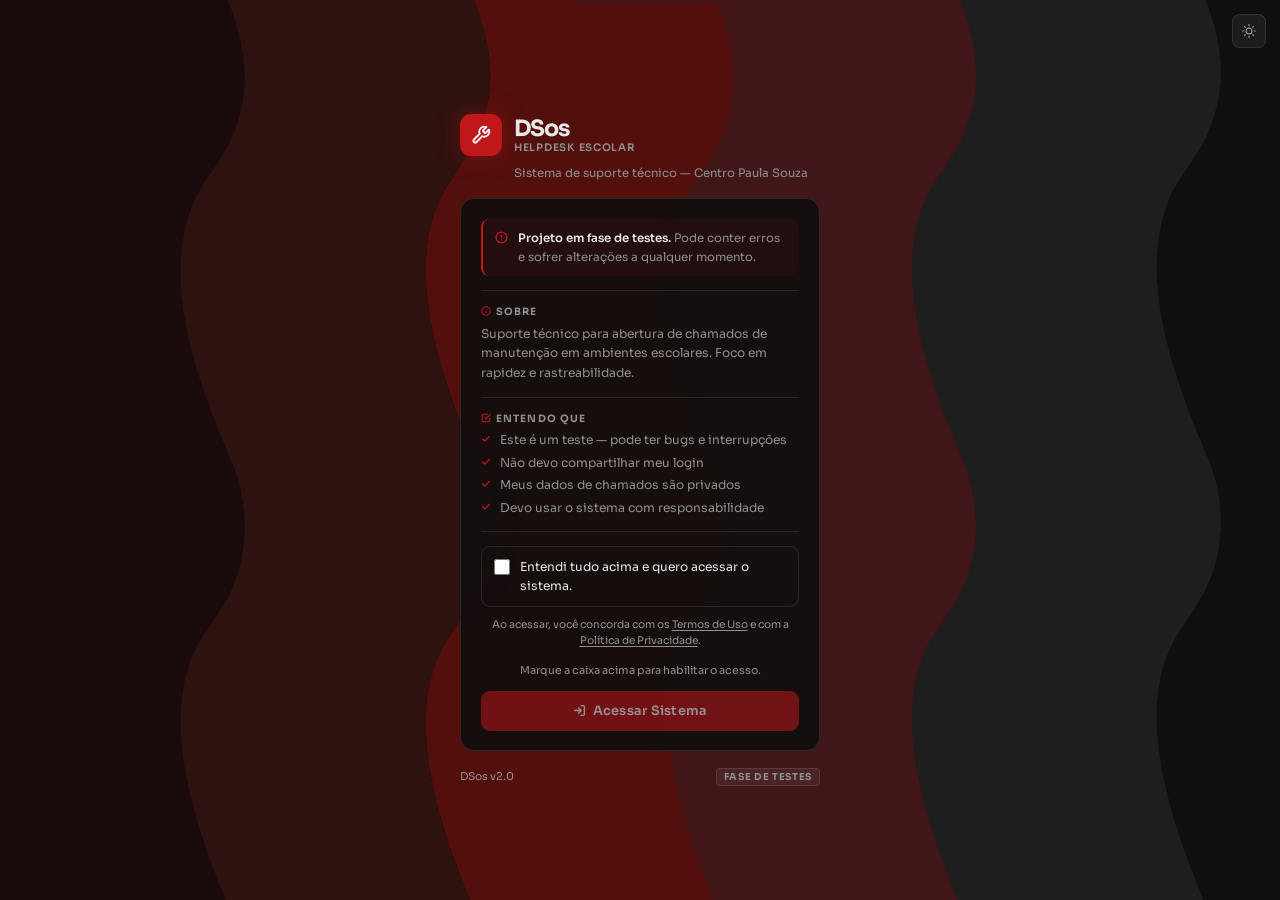
==== commit 1b37c3f3: "fix: UX/a11y, cache de CSS, diagnóstico com token de T.I. e retenção de logs - consentimento com che" ====
--- a/index.html
+++ b/index.html
@@ -105,6 +105,16 @@
       padding-left: 54px;
     }
 
+    /* Tema claro: fundo opaco atrás do texto solto sobre o BG vermelho */
+    [data-theme="light"] .header,
+    [data-theme="light"] .footer {
+      background: var(--card-bg);
+      border: 1px solid var(--border);
+      border-radius: 12px;
+      padding: 10px 14px;
+    }
+    [data-theme="light"] .tagline { padding-left: 0; }
+
     /* ── Card ── */
     .card {
       background: var(--card-bg);
@@ -168,14 +178,13 @@
     .consent:hover { border-color: rgba(192,23,26,.5); }
     .consent.checked { border-color: var(--red); background: rgba(192,23,26,.06); }
 
-    .checkbox {
-      width: 16px; height: 16px; flex-shrink: 0; margin-top: 1px;
-      border: 1.5px solid var(--border); border-radius: 4px;
-      display: flex; align-items: center; justify-content: center;
-      transition: all .15s;
-    }
-    .consent.checked .checkbox { background: var(--red); border-color: var(--red); }
-    .consent-label { font-size: .76rem; color: var(--text); line-height: 1.5; user-select: none; }
+    .consent-input {
+      width: 16px; height: 16px; flex-shrink: 0; margin: 1px 0 0;
+      accent-color: var(--red); cursor: pointer;
+    }
+    .consent-dica { font-size: .68rem; color: var(--text-muted); text-align: center; }
+    .consent-dica[hidden] { display: none; }
+    .consent-label { font-size: .76rem; color: var(--text); line-height: 1.5; user-select: none; cursor: pointer; flex: 1; }
 
     /* ── Botão de acesso ── */
     .btn-access {
@@ -189,7 +198,7 @@
       transition: opacity .2s, transform .1s, box-shadow .2s;
       box-shadow: 0 4px 20px rgba(192,23,26,.3);
     }
-    .btn-access:disabled { opacity: .3; cursor: not-allowed; box-shadow: none; }
+    .btn-access:disabled { opacity: .55; cursor: not-allowed; box-shadow: none; }
     .btn-access:not(:disabled):hover { opacity: .88; box-shadow: 0 6px 28px rgba(192,23,26,.45); }
     .btn-access:not(:disabled):active { transform: scale(.99); }
 
@@ -315,13 +324,9 @@
 
     <div class="divider"></div>
 
-    <div class="consent" id="consent-box" onclick="toggleConsent()">
-      <div class="checkbox" id="chk">
-        <svg id="chk-ico" width="10" height="10" viewBox="0 0 24 24" fill="none" stroke="white" stroke-width="3.5" stroke-linecap="round" stroke-linejoin="round" style="display:none">
-          <polyline points="20 6 9 17 4 12"/>
-        </svg>
-      </div>
-      <span class="consent-label">Entendi tudo acima e quero acessar o sistema.</span>
+    <div class="consent" id="consent-box">
+      <input type="checkbox" id="chk" class="consent-input" aria-describedby="consent-dica" onchange="toggleConsent()" />
+      <label for="chk" class="consent-label">Entendi tudo acima e quero acessar o sistema.</label>
     </div>
 
     <p class="consent-legal">
@@ -330,7 +335,9 @@
       <a href="./html/politica-privacidade.html">Política de Privacidade</a>.
     </p>
 
-    <button class="btn-access" id="btn-access" disabled onclick="acessar()">
+    <p class="consent-dica" id="consent-dica">Marque a caixa acima para habilitar o acesso.</p>
+
+    <button class="btn-access" id="btn-access" disabled aria-describedby="consent-dica" onclick="acessar()">
       <svg width="13" height="13" viewBox="0 0 24 24" fill="none" stroke="currentColor" stroke-width="2.5" stroke-linecap="round" stroke-linejoin="round">
         <path d="M15 3h4a2 2 0 0 1 2 2v14a2 2 0 0 1-2 2h-4"/>
         <polyline points="10 17 15 12 10 7"/>
@@ -372,10 +379,11 @@
   let checked = false;
 
   function toggleConsent() {
-    checked = !checked;
+    const chk = document.getElementById('chk');
+    checked = chk.checked;
     document.getElementById('consent-box').classList.toggle('checked', checked);
-    document.getElementById('chk-ico').style.display = checked ? 'block' : 'none';
     document.getElementById('btn-access').disabled = !checked;
+    document.getElementById('consent-dica').hidden = checked;
   }
 
   function acessar() {
--- a/css/base.css
+++ b/css/base.css
@@ -319,3 +319,23 @@
 @media print {
   .legal-fixed { display: none !important; }
 }
+
+/* ── Cor de destaque textual acessível (ex.: selo "v2.0") ── */
+:root { --accent-text: #22d3ee; }
+[data-theme="light"] { --accent-text: #0e7490; }
+
+/* ── Alvos de toque mínimos em telas de ponteiro grosso ── */
+@media (pointer: coarse) {
+  .btn-icon, .btn-tema, .tab, .modal-close, .modal-pc-close, .bell-panel-close,
+  .lightbox-close, [id^="btn-olho"] {
+    min-height: 44px;
+    min-width: 44px;
+  }
+}
+
+/* ── Foco visível em campos que zeram o outline (outline:none nas folhas) ── */
+input:focus-visible, textarea:focus-visible, select:focus-visible,
+[contenteditable]:focus-visible {
+  outline: 2px solid var(--red, #c0171a) !important;
+  outline-offset: 2px !important;
+}
